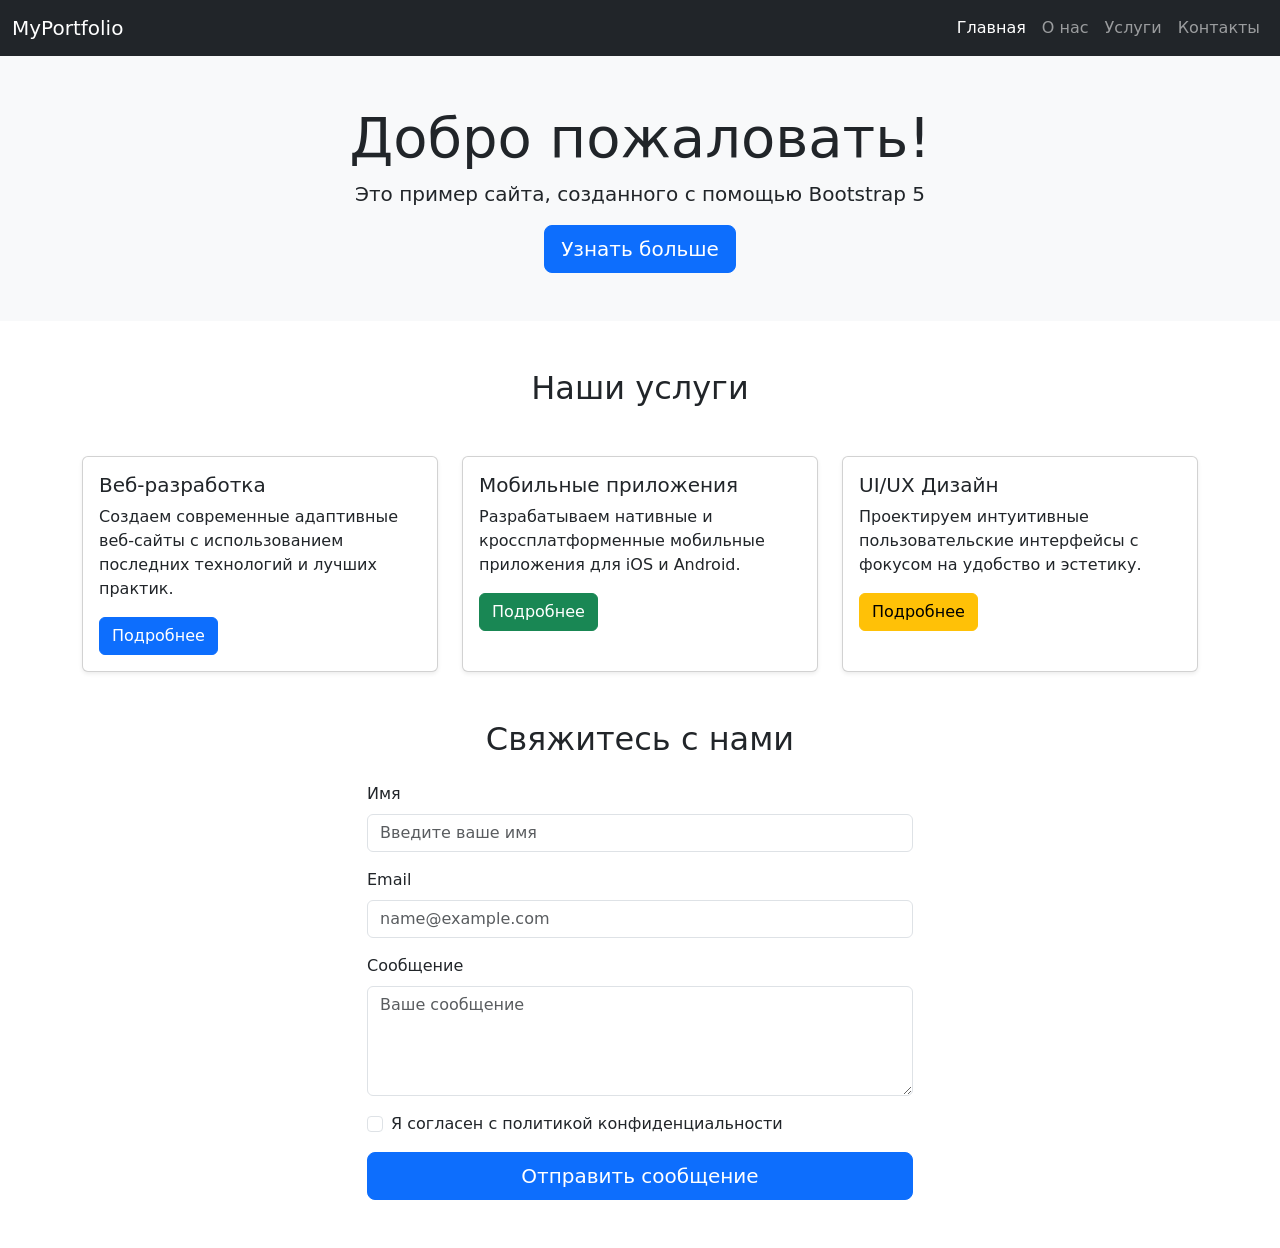
==== index.html @ d63d8cba "Initial commit" ====
<!DOCTYPE html>
<html lang="ru">
<head>
    <meta charset="UTF-8">
    <meta name="viewport" content="width=device-width, initial-scale=1.0">
    <title>Bootstrap Lab - Katarzhin</title>
    <!-- Bootstrap CSS-->
    <link href="https://cdn.jsdelivr.net/npm/bootstrap@5.3.8/dist/css/bootstrap.min.css" 
    rel="stylesheet" 
    integrity="sha384-sRIl4kxILFvY47J16cr9ZwB07vP4J8+LH7qKQnuqkuIAvNWLzeN8tE5YBujZqJLB" 
    crossorigin="anonymous">
    <!--Custom CSS-->
    <link rel="stylesheet" href="custom.css" />
</head>
<body>
    <!--Навигационная панель-->
    <nav class="navbar navbar-expand-lg navbar-dark bg-dark">
    <div class="container-fluid">
        <a class="navbar-brand" href="#">MyPortfolio</a>
        <!--Кнопка для мобильного меню-->
        <button 
        class="navbar-toggler" 
        type="button" 
        data-bs-toggle="collapse" 
        data-bs-target="#navbarNav" 
        aria-controls="navbarNav" 
        aria-expanded="false" 
        aria-label="Toggle navigation"
        >
        <span class="navbar-toggler-icon"></span>
        </button>
        <!--Пункты меню-->
        <div class="collapse navbar-collapse" id="navbarNav">
        <ul class="navbar-nav ms-auto">
            <li class="nav-item">
            <a class="nav-link active" href="#home">Главная</a>
            </li>
            <li class="nav-item">
            <a class="nav-link" href="#about">О нас</a>
            </li>
            <li class="nav-item">
            <a class="nav-link" href="#services">Услуги</a>
            </li>
            <li class="nav-item">
            <a class="nav-link" href="#contact">Контакты</a>
            </li>
        </ul>
        </div>
    </div>
    </nav>
    <!--Hero секция-->
    <div class="container-fluid bg-light py-5" id="home">
    <div class="container text-center">
        <h1 class="display-4">Добро пожаловать!</h1>
        <p class="lead">Это пример сайта, созданного с помощью Bootstrap 5</p>
        <button class="btn btn-primary btn-lg">Узнать больше</button>
    </div>
    </div>
    <!-- Секция с карточками -->
    <div class="container my-5" id="services">
    <h2 class="text-center mb-5">Наши услуги</h2>
    <div class="row g-4">
        <!-- Карточка 1 -->
        <div class="col-12 col-md-6 col-lg-4">
        <div class="card h-100 shadow-sm">
            <div class="card-body">
            <h5 class="card-title">Веб-разработка</h5>
            <p class="card-text">
                Создаем современные адаптивные веб-сайты с использованием последних технологий и лучших практик.
            </p>
            <a href="#" class="btn btn-primary">Подробнее</a>
            </div>
        </div>
        </div>
        <!-- Карточка 2 -->
        <div class="col-12 col-md-6 col-lg-4">
        <div class="card h-100 shadow-sm">
            <div class="card-body">
            <h5 class="card-title">Мобильные приложения</h5>
            <p class="card-text">
                Разрабатываем нативные и кроссплатформенные мобильные приложения для iOS и Android.
            </p>
            <a href="#" class="btn btn-success">Подробнее</a>
            </div>
        </div>
        </div>

        <!-- Карточка 3 -->
        <div class="col-12 col-md-6 col-lg-4">
        <div class="card h-100 shadow-sm">
            <div class="card-body">
            <h5 class="card-title">UI/UX Дизайн</h5>
            <p class="card-text">
                Проектируем интуитивные пользовательские интерфейсы с фокусом на удобство и эстетику.
            </p>
            <a href="#" class="btn btn-warning">Подробнее</a>
            </div>
        </div>
        </div>
    </div>
    </div>

    <!-- Секция с формой -->
    <div class="container my-5" id="contact">
    <div class="row justify-content-center">
        <div class="col-lg-6">
        <h2 class="text-center mb-4">Свяжитесь с нами</h2>
        <form id="contactForm" class="needs-validation" novalidate>
            <!-- Имя -->
            <div class="mb-3">
            <label for="name" class="form-label">Имя</label>
            <input type="text" class="form-control" id="name" placeholder="Введите ваше имя" required />
            <div class="invalid-feedback">Пожалуйста, введите ваше имя</div>
            </div>
            <!-- Email -->
            <div class="mb-3">
            <label for="email" class="form-label">Email</label>
            <input type="email" class="form-control" id="email" placeholder="name@example.com" required />
            <div class="invalid-feedback">Пожалуйста, введите корректный email</div>
            </div>
            <!-- Сообщение -->
            <div class="mb-3">
            <label for="message" class="form-label">Сообщение</label>
            <textarea class="form-control" id="message" rows="4" placeholder="Ваше сообщение" required></textarea>
            <div class="invalid-feedback">Пожалуйста, введите сообщение</div>
            </div>
            <!-- Checkbox -->
            <div class="mb-3 form-check">
            <input type="checkbox" class="form-check-input" id="agree" required />
            <label class="form-check-label" for="agree">Я согласен с политикой конфиденциальности</label>
            <div class="invalid-feedback">Вы должны согласиться с условиями</div>
            </div>
            <!-- Кнопка отправки -->
            <div class="d-grid">
            <button type="submit" class="btn btn-primary btn-lg">Отправить сообщение</button>
            </div>
        </form>
        </div>
    </div>
    </div>

    


    <!-- Bootstrap Bundle with Popper-->
    <script src="https://cdn.jsdelivr.net/npm/bootstrap@5.3.8/dist/js/bootstrap.bundle.min.js" 
    integrity="sha384-FKyoEForCGlyvwx9Hj09JcYn3nv7wiPVlz7YYwJrWVcXK/BmnVDxM+D2scQbITxI"
    crossorigin="anonymous"></script>
    <script>
    // Валидация формы Bootstrap
    (function () {
        "use strict";
        const form = document.getElementById("contactForm");
        form.addEventListener(
        "submit",
        function (event) {
            if (!form.checkValidity()) {
            event.preventDefault();
            event.stopPropagation();
            } else {
            event.preventDefault();
            alert("Форма успешно отправлена!");
            form.reset();
            form.classList.remove("was-validated");
            }
            form.classList.add("was-validated");
        },
        false
        );
    })();
    </script>
</body>
</html>
---- custom.css ----
.card {
    transition: transform 0.3s ease;
}
.card:hover {
    transform: scale(1.05);
}
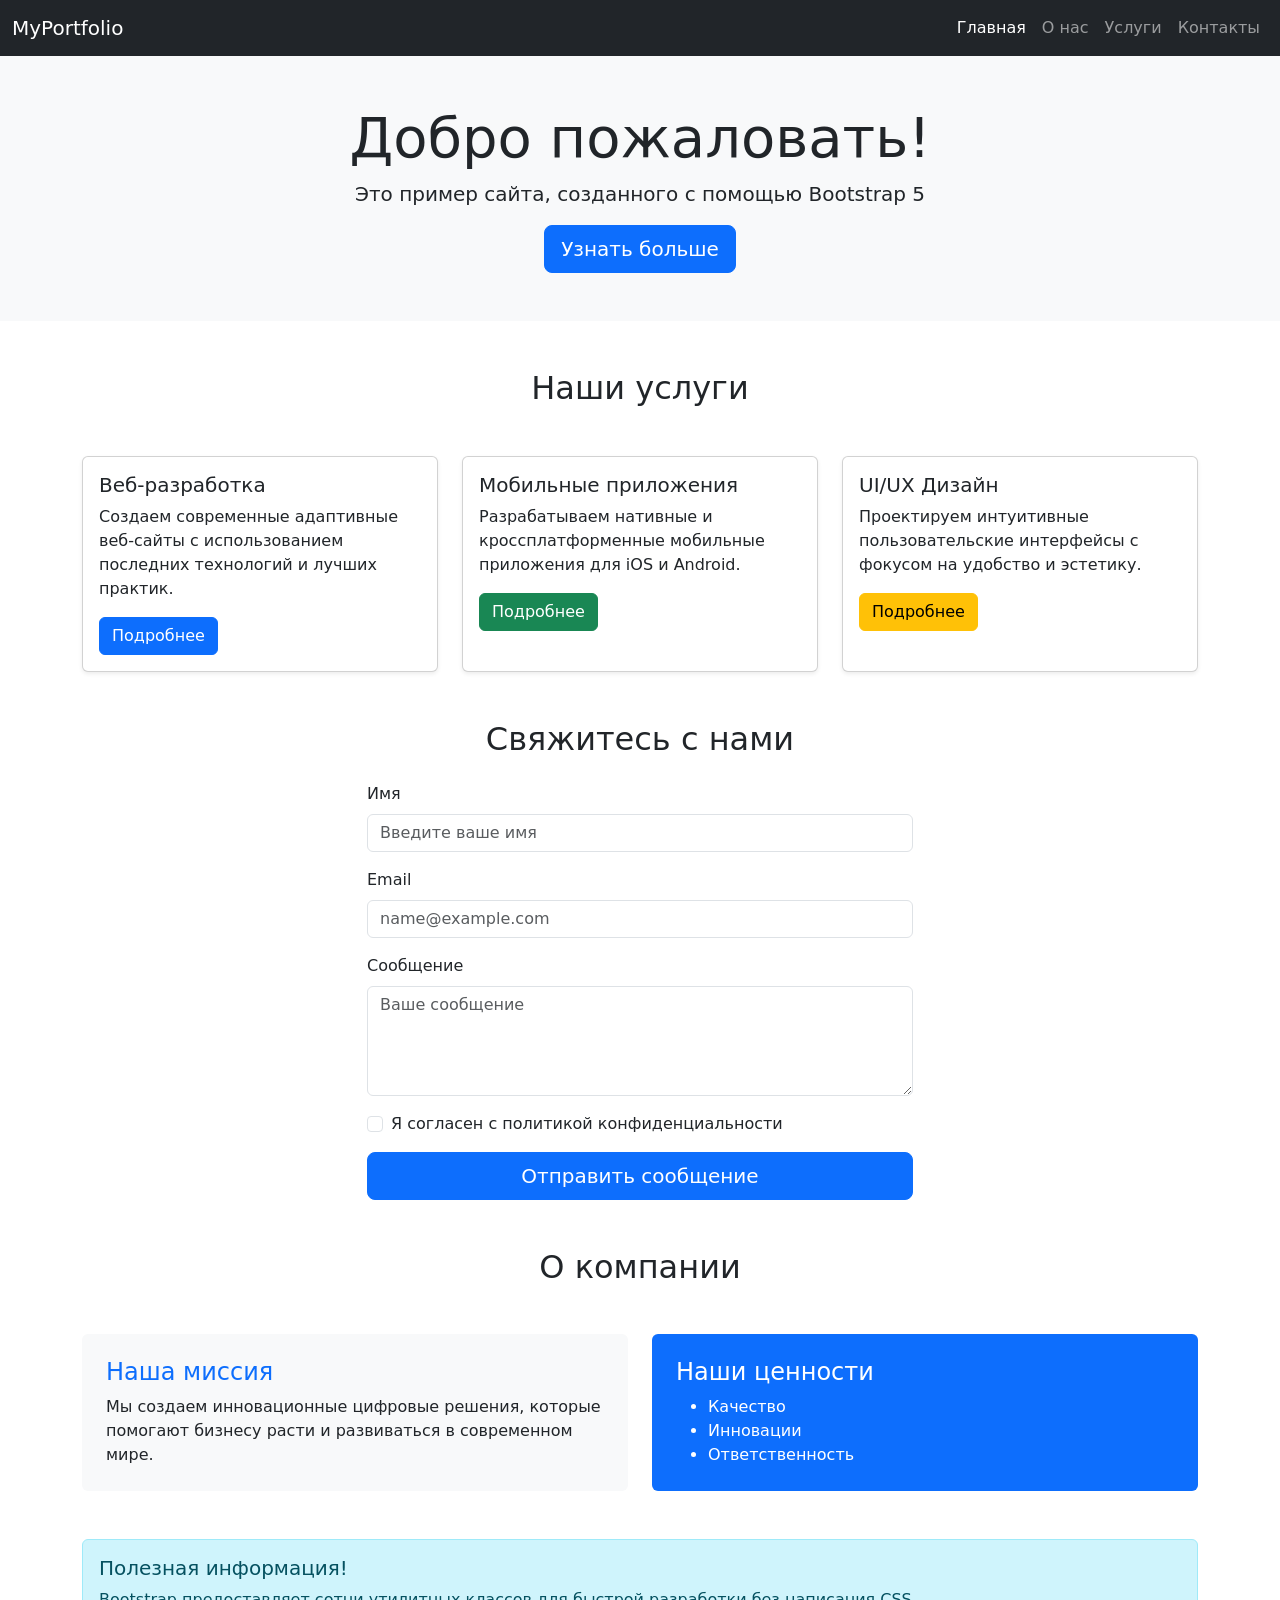
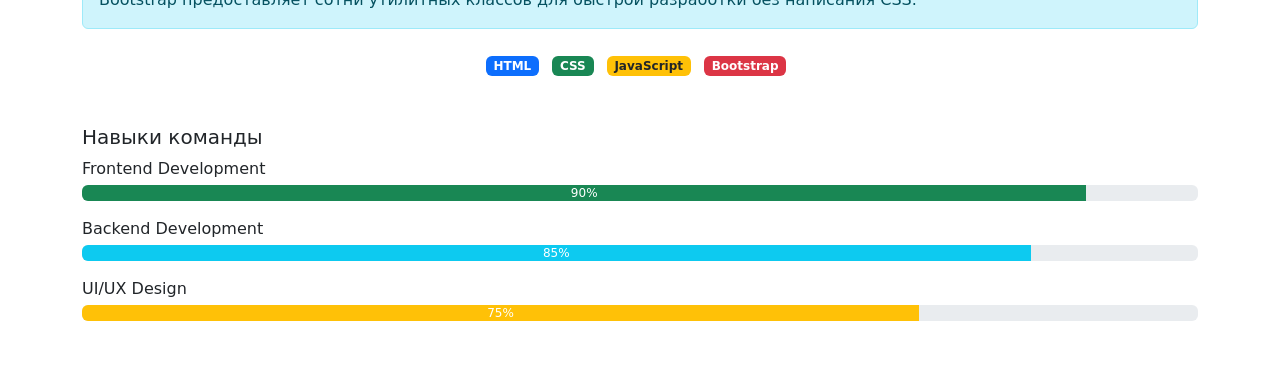
==== commit 281c0a6b: "Step 7: Bootstrap utility classes" ====
--- a/index.html
+++ b/index.html
@@ -138,8 +138,75 @@
         </div>
     </div>
     </div>
-
-    
+    <!-- Секция утилитных классов -->
+    <div class="container my-5" id="about">
+        <h2 class="text-center mb-5">О компании</h2>
+        <!-- Отступы и выравнивание -->
+        <div class="row">
+            <div class="col-md-6 mb-4">
+                <div class="p-4 bg-light rounded">
+                    <h4 class="text-primary">Наша миссия</h4>
+                    <p class="mb-0">
+                        Мы создаем инновационные цифровые решения, которые помогают
+                        бизнесу расти и развиваться в современном мире.
+                    </p>
+                </div>
+            </div>
+            <div class="col-md-6 mb-4">
+                <div class="p-4 bg-primary text-white rounded">
+                    <h4>Наши ценности</h4>
+                    <ul class="mb-0">
+                        <li>Качество</li>
+                        <li>Инновации</li>
+                        <li>Ответственность</li>
+                    </ul>
+                </div>
+            </div>
+        </div>
+        <!-- Примеры утилитных классов -->
+        <div class="alert alert-info mt-4" role="alert">
+            <h5 class="alert-heading">Полезная информация!</h5>
+            <p class="mb-0">
+                Bootstrap предоставляет сотни утилитных классов для быстрой разработки
+                без написания CSS.
+            </p>
+        </div>
+        <!-- Бейджи и кнопки -->
+        <div class="text-center mt-4">
+            <span class="badge bg-primary me-2">HTML</span>
+            <span class="badge bg-success me-2">CSS</span>
+            <span class="badge bg-warning text-dark me-2">JavaScript</span>
+            <span class="badge bg-danger me-2">Bootstrap</span>
+        </div>
+        <!-- Прогресс-бары -->
+        <div class="mt-5">
+            <h5>Навыки команды</h5>
+            <div class="mb-3">
+                <label class="mb-1">Frontend Development</label>
+                <div class="progress">
+                    <div class="progress-bar bg-success" role="progressbar" style="width: 90%" aria-valuenow="90" aria-valuemin="0" aria-valuemax="100">
+                        90%
+                    </div>
+                </div>
+            </div>
+            <div class="mb-3">
+                <label class="mb-1">Backend Development</label>
+                <div class="progress">
+                    <div class="progress-bar bg-info" role="progressbar" style="width: 85%" aria-valuenow="85" aria-valuemin="0" aria-valuemax="100">
+                        85%
+                    </div>
+                </div>
+            </div>
+            <div class="mb-3">
+                <label class="mb-1">UI/UX Design</label>
+                <div class="progress">
+                    <div class="progress-bar bg-warning" role="progressbar" style="width: 75%" aria-valuenow="75" aria-valuemin="0" aria-valuemax="100">
+                        75%
+                    </div>
+                </div>
+            </div>
+        </div>
+    </div>
 
 
     <!-- Bootstrap Bundle with Popper-->
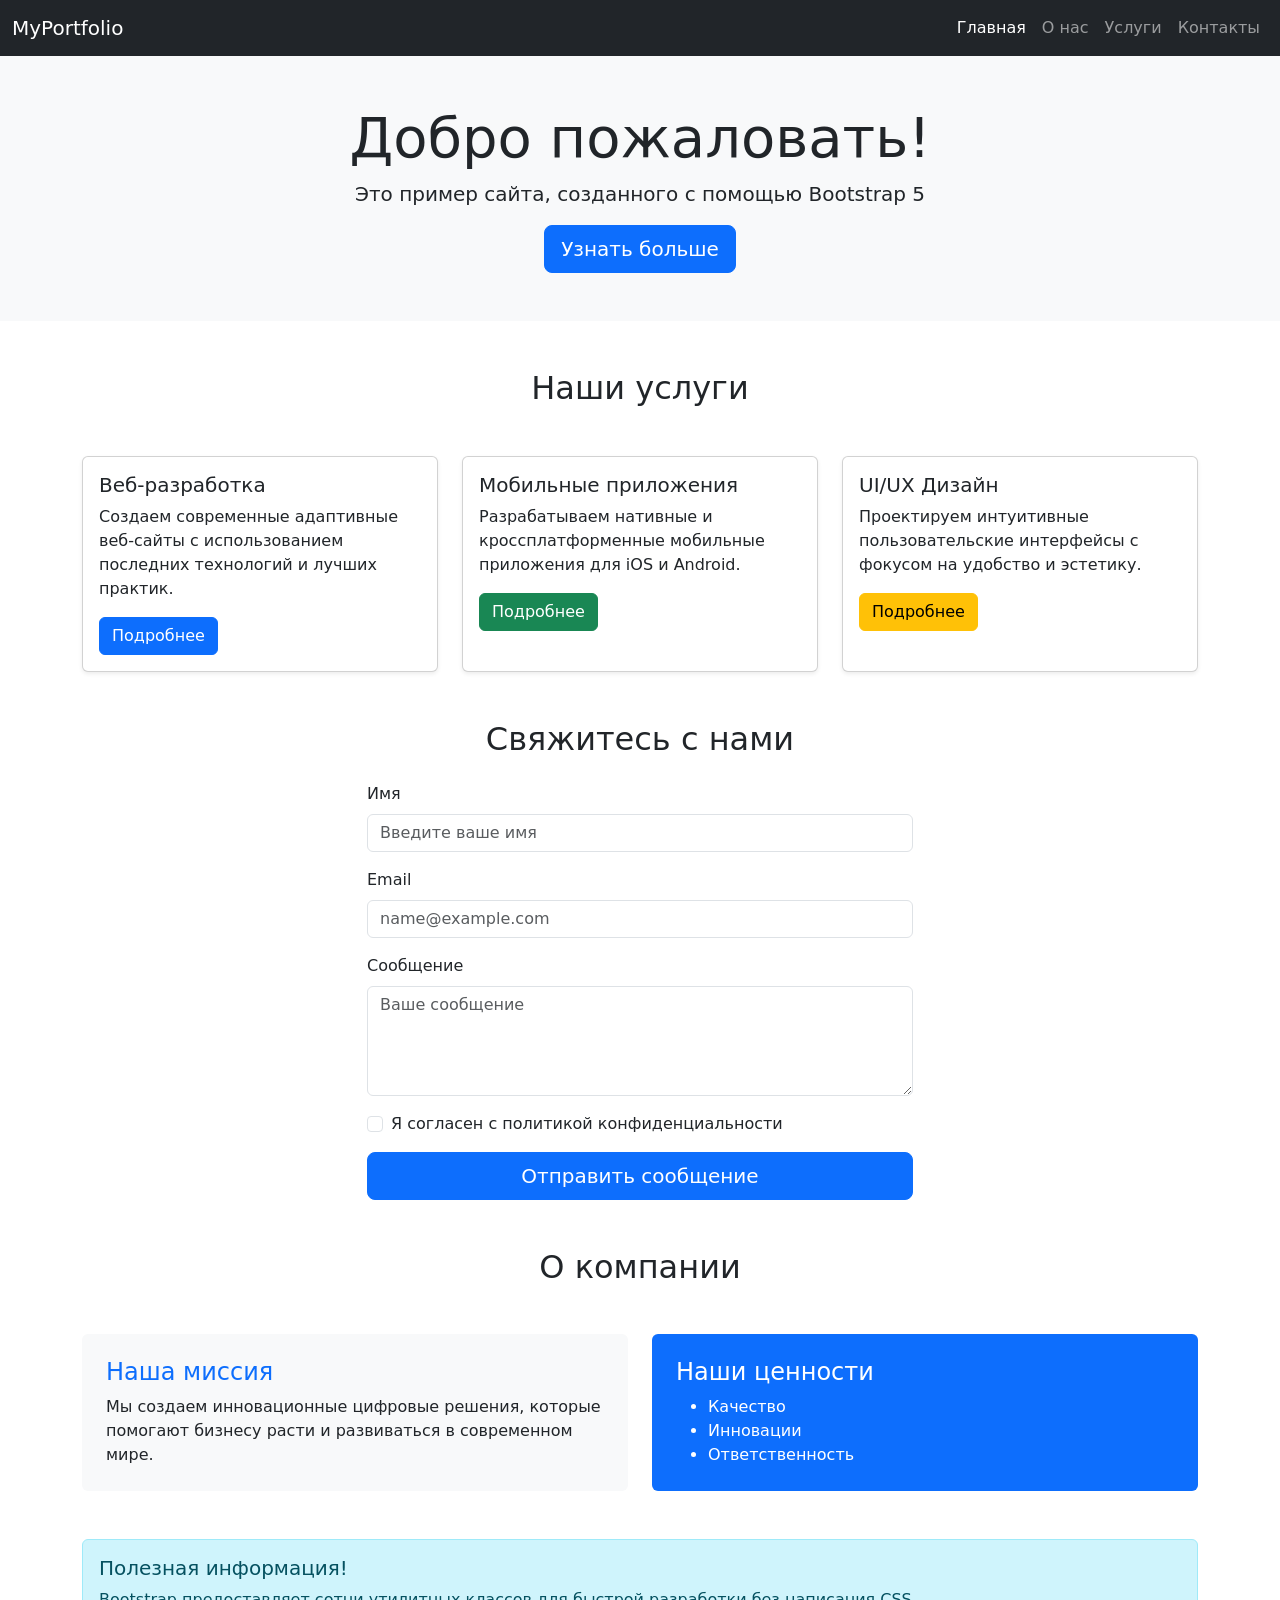
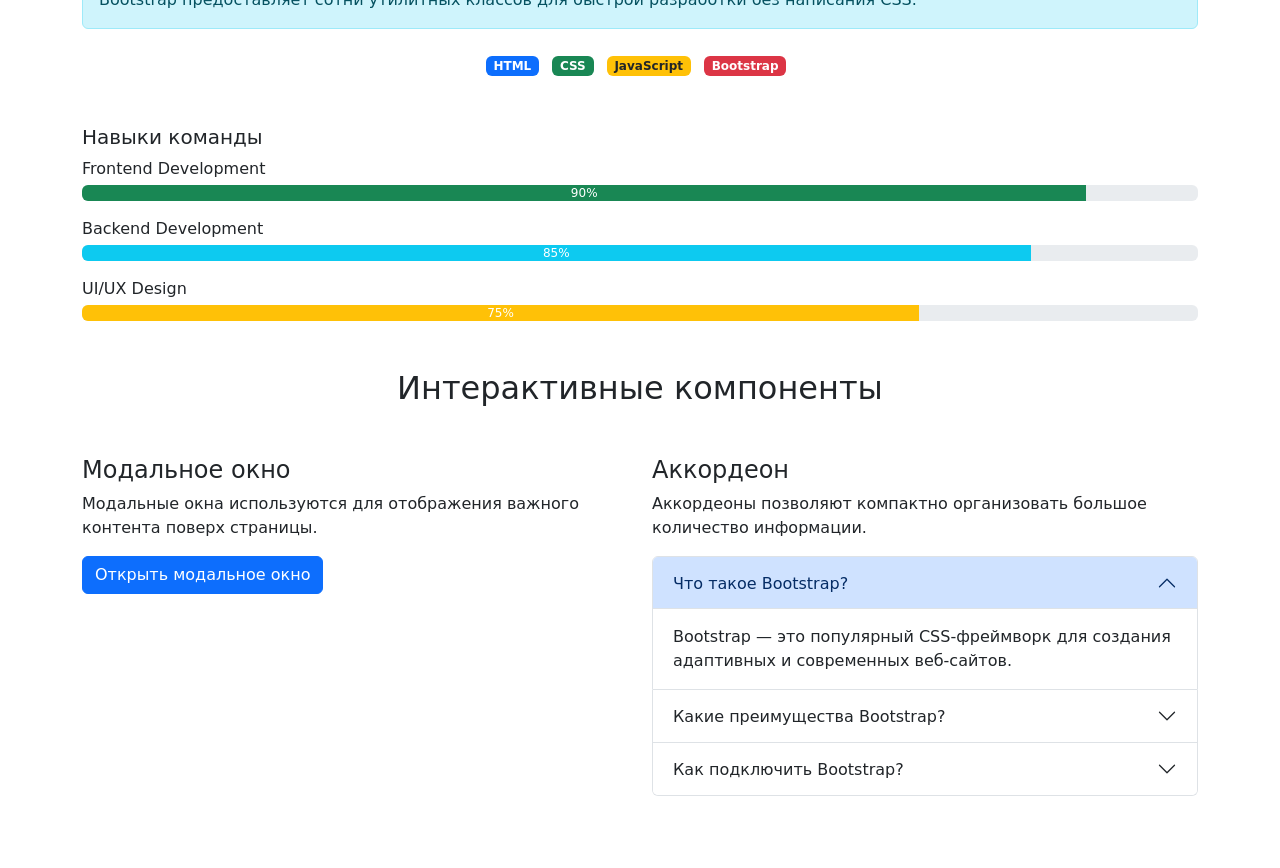
==== commit 84da8d3c: "Step 8: Bootstrap modal and accordion" ====
--- a/index.html
+++ b/index.html
@@ -208,6 +208,90 @@
         </div>
     </div>
 
+    <!-- Секция с модальным окном и аккордеоном -->
+    <div class="container my-5">
+        <h2 class="text-center mb-5">Интерактивные компоненты</h2>
+        <div class="row">
+            <!-- Модальное окно -->
+            <div class="col-md-6 mb-4">
+                <h4>Модальное окно</h4>
+                <p>
+                    Модальные окна используются для отображения важного контента поверх
+                    страницы.
+                </p>
+                <!-- Кнопка открытия модального окна -->
+                <button type="button" class="btn btn-primary" data-bs-toggle="modal" data-bs-target="#exampleModal">
+                    Открыть модальное окно
+                </button>
+                <!-- Само модальное окно -->
+                <div class="modal fade" id="exampleModal" tabindex="-1" aria-labelledby="exampleModalLabel" aria-hidden="true">
+                    <div class="modal-dialog modal-dialog-centered">
+                        <div class="modal-content">
+                            <div class="modal-header">
+                                <h5 class="modal-title" id="exampleModalLabel">Добро пожаловать!</h5>
+                                <button type="button" class="btn-close" data-bs-dismiss="modal" aria-label="Close"></button>
+                            </div>
+                            <div class="modal-body">
+                                Это пример модального окна Bootstrap. Здесь может быть любой контент: текст, формы, изображения.
+                            </div>
+                            <div class="modal-footer">
+                                <button type="button" class="btn btn-secondary" data-bs-dismiss="modal">Закрыть</button>
+                                <button type="button" class="btn btn-primary">Сохранить изменения</button>
+                            </div>
+                        </div>
+                    </div>
+                </div>
+            </div>
+            <!-- Аккордеон -->
+            <div class="col-md-6 mb-4">
+                <h4>Аккордеон</h4>
+                <p>
+                    Аккордеоны позволяют компактно организовать большое количество информации.
+                </p>
+                <div class="accordion" id="accordionExample">
+                    <div class="accordion-item">
+                        <!-- Элемент 1 -->
+                        <h2 class="accordion-header" id="headingOne">
+                            <button class="accordion-button" type="button" data-bs-toggle="collapse" data-bs-target="#collapseOne" aria-expanded="true" aria-controls="collapseOne">
+                                Что такое Bootstrap?
+                            </button>
+                        </h2>
+                        <div id="collapseOne" class="accordion-collapse collapse show" aria-labelledby="headingOne" data-bs-parent="#accordionExample">
+                            <div class="accordion-body">
+                                Bootstrap — это популярный CSS-фреймворк для создания адаптивных и современных веб-сайтов.
+                            </div>
+                        </div>
+                    </div>
+                    <!-- Элемент 2 -->
+                    <div class="accordion-item">
+                        <h2 class="accordion-header" id="headingTwo">
+                            <button class="accordion-button collapsed" type="button" data-bs-toggle="collapse" data-bs-target="#collapseTwo" aria-expanded="false" aria-controls="collapseTwo">
+                                Какие преимущества Bootstrap?
+                            </button>
+                        </h2>
+                        <div id="collapseTwo" class="accordion-collapse collapse" aria-labelledby="headingTwo" data-bs-parent="#accordionExample">
+                            <div class="accordion-body">
+                                Быстрая разработка, готовые компоненты, адаптивность, кроссбраузерность и большое сообщество разработчиков.
+                            </div>
+                        </div>
+                    </div>
+                    <!-- Элемент 3 -->
+                    <div class="accordion-item">
+                        <h2 class="accordion-header" id="headingThree">
+                            <button class="accordion-button collapsed" type="button" data-bs-toggle="collapse" data-bs-target="#collapseThree" aria-expanded="false" aria-controls="collapseThree">
+                                Как подключить Bootstrap?
+                            </button>
+                        </h2>
+                        <div id="collapseThree" class="accordion-collapse collapse" aria-labelledby="headingThree" data-bs-parent="#accordionExample">
+                            <div class="accordion-body">
+                                Bootstrap можно подключить через CDN (быстро) или установить локально через npm (для продакшн-проектов).
+                            </div>
+                        </div>
+                    </div>
+                </div>
+            </div>
+        </div>
+    </div>
 
     <!-- Bootstrap Bundle with Popper-->
     <script src="https://cdn.jsdelivr.net/npm/bootstrap@5.3.8/dist/js/bootstrap.bundle.min.js" 
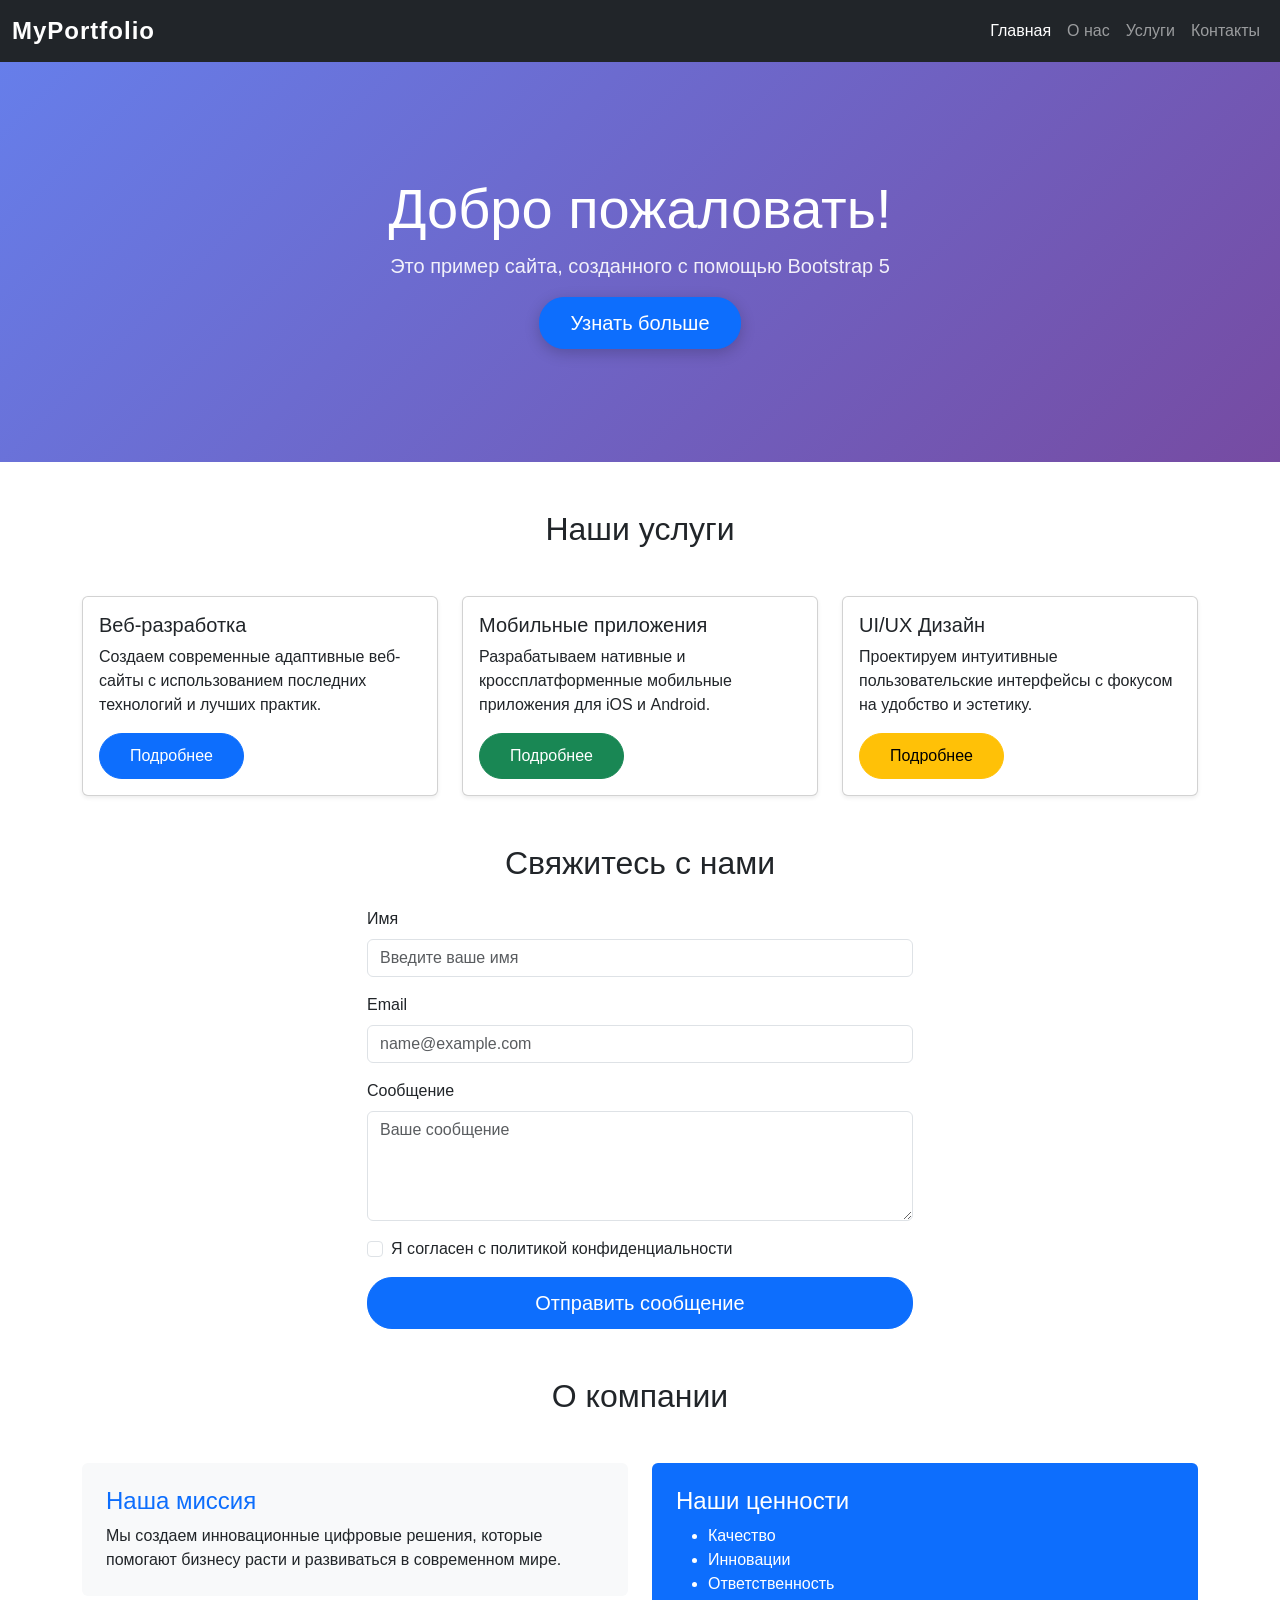
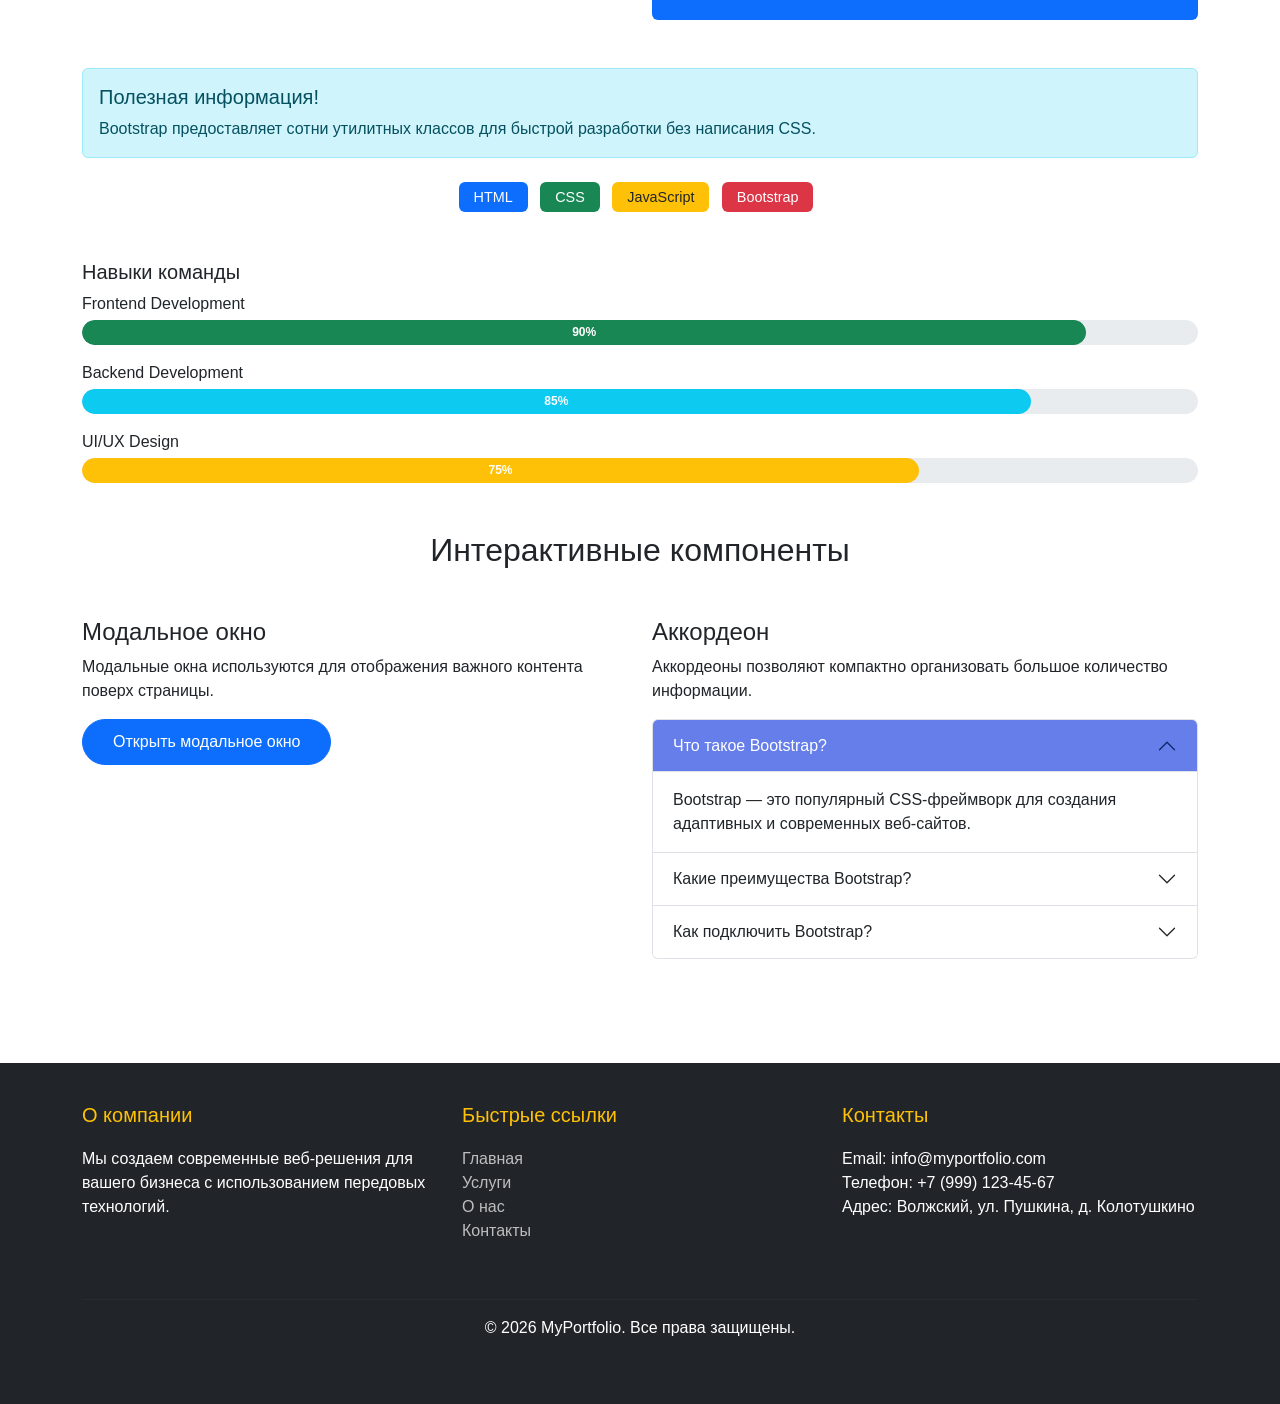
==== commit adb1d117: "Step 9: custom CSS styles for Bootstrap" ====
--- a/index.html
+++ b/index.html
@@ -293,6 +293,43 @@
         </div>
     </div>
 
+    <!-- Футер -->
+    <footer>
+        <div class="container">
+            <div class="row">
+                <div class="col-md-4 mb-4">
+                    <h5>О компании</h5>
+                    <p>
+                        Мы создаем современные веб-решения для вашего бизнеса с
+                        использованием передовых технологий.
+                    </p>
+                </div>
+                <div class="col-md-4 mb-4">
+                    <h5>Быстрые ссылки</h5>
+                    <ul class="list-unstyled">
+                        <li><a href="#home">Главная</a></li>
+                        <li><a href="#services">Услуги</a></li>
+                        <li><a href="#about">О нас</a></li>
+                        <li><a href="#contact">Контакты</a></li>
+                    </ul>
+                </div>
+                <div class="col-md-4 mb-4">
+                    <h5>Контакты</h5>
+                    <ul class="list-unstyled">
+                        <li>Email: info@myportfolio.com</li>
+                        <li>Телефон: +7 (999) 123-45-67</li>
+                        <li>Адрес: Волжский, ул. Пушкина, д. Колотушкино</li>
+                    </ul>
+                </div>
+            </div>
+            <hr style="border-color: rgba(255, 255, 255, 0.1)" />
+            <div class="text-center mt-3">
+                <p class="mb-0">&copy; 2026 MyPortfolio. Все права защищены.</p>
+                <p class="mb-0 text-muted">Создано с помощью Bootstrap 5</p>
+            </div>
+        </div>
+    </footer>
+
     <!-- Bootstrap Bundle with Popper-->
     <script src="https://cdn.jsdelivr.net/npm/bootstrap@5.3.8/dist/js/bootstrap.bundle.min.js" 
     integrity="sha384-FKyoEForCGlyvwx9Hj09JcYn3nv7wiPVlz7YYwJrWVcXK/BmnVDxM+D2scQbITxI"
--- a/custom.css
+++ b/custom.css
@@ -3,4 +3,146 @@
 }
 .card:hover {
     transform: scale(1.05);
+}
+/* Общие стили */
+body {
+    font-family: "Segoe UI", Tahoma, Geneva, Verdana, sans-serif;
+}
+
+/* Кастомные цвета для навбара */
+.navbar-brand {
+    font-weight: bold;
+    font-size: 1.5rem;
+    letter-spacing: 1px;
+}
+
+.navbar-dark .navbar-nav .nav-link:hover {
+    color: #ffc107 !important;
+    transition: color 0.3s ease;
+}
+
+/* Улучшение Hero-секции */
+#home {
+    background: linear-gradient(135deg, #667eea 0%, #764ba2 100%);
+    color: white;
+    min-height: 400px;
+    display: flex;
+    align-items: center;
+}
+
+#home h1 {
+    color: white;
+}
+
+#home .lead {
+    color: rgba(255, 255, 255, 0.9);
+}
+
+#home .btn {
+    box-shadow: 0 4px 15px rgba(0, 0, 0, 0.2);
+    transition: transform 0.3s ease;
+}
+
+#home .btn:hover {
+    transform: translateY(-3px);
+    box-shadow: 0 6px 20px rgba(0, 0, 0, 0.3);
+}
+
+/* Анимация для карточек */
+.card {
+    transition: transform 0.3s ease, box-shadow 0.3s ease;
+}
+
+.card:hover {
+    transform: translateY(-10px);
+    box-shadow: 0 10px 30px rgba(0, 0, 0, 0.15) !important;
+}
+
+/* Стилизация кнопок */
+.btn {
+    border-radius: 25px;
+    padding: 10px 30px;
+    font-weight: 500;
+    transition: all 0.3s ease;
+}
+
+/* Улучшение формы */
+.form-control:focus {
+    border-color: #667eea;
+    box-shadow: 0 0 0 0.2rem rgba(102, 126, 234, 0.25);
+}
+
+/* Анимация для бейджей */
+.badge {
+    padding: 8px 15px;
+    font-size: 0.9rem;
+    font-weight: 500;
+    transition: transform 0.2s ease;
+}
+
+.badge:hover {
+    transform: scale(1.1);
+    cursor: pointer;
+}
+
+/* Стилизация прогресс-баров */
+.progress {
+    height: 25px;
+    border-radius: 15px;
+    background-color: #e9ecef;
+}
+
+.progress-bar {
+    border-radius: 15px;
+    font-weight: bold;
+    line-height: 25px;
+}
+
+/* Улучшение аккордеона */
+.accordion-button:not(.collapsed) {
+    background-color: #667eea;
+    color: white;
+}
+
+.accordion-button:focus {
+    box-shadow: none;
+    border-color: #667eea;
+}
+
+/* Футер */
+footer {
+    background-color: #212529;
+    color: white;
+    padding: 40px 0;
+    margin-top: 80px;
+}
+
+footer h5 {
+    color: #ffc107;
+    margin-bottom: 20px;
+}
+
+footer a {
+    color: rgba(255, 255, 255, 0.7);
+    text-decoration: none;
+    transition: color 0.3s ease;
+}
+
+footer a:hover {
+    color: #ffc107;
+}
+
+/* Адаптивность */
+@media (max-width: 768px) {
+    #home {
+        min-height: 300px;
+    }
+
+    #home h1 {
+        font-size: 2rem;
+    }
+
+    .card {
+        margin-bottom: 20px;
+    }
 }
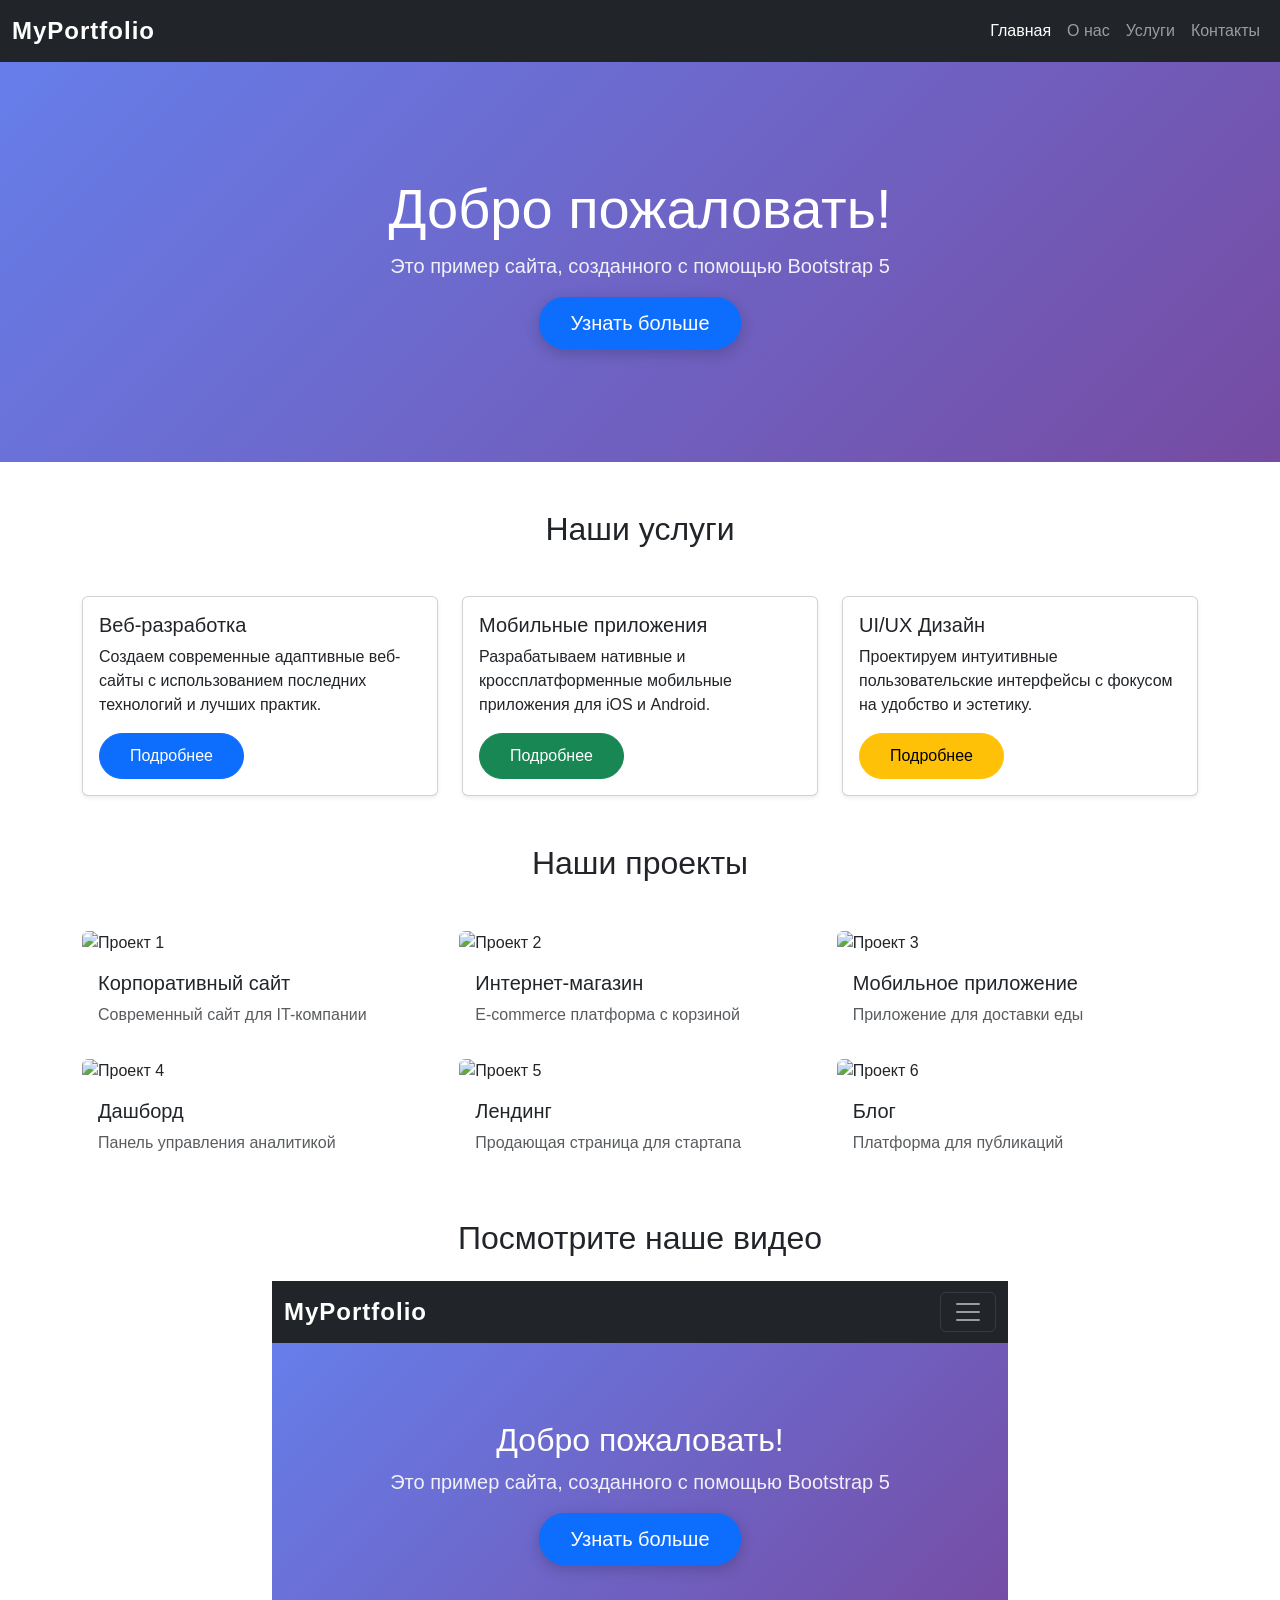
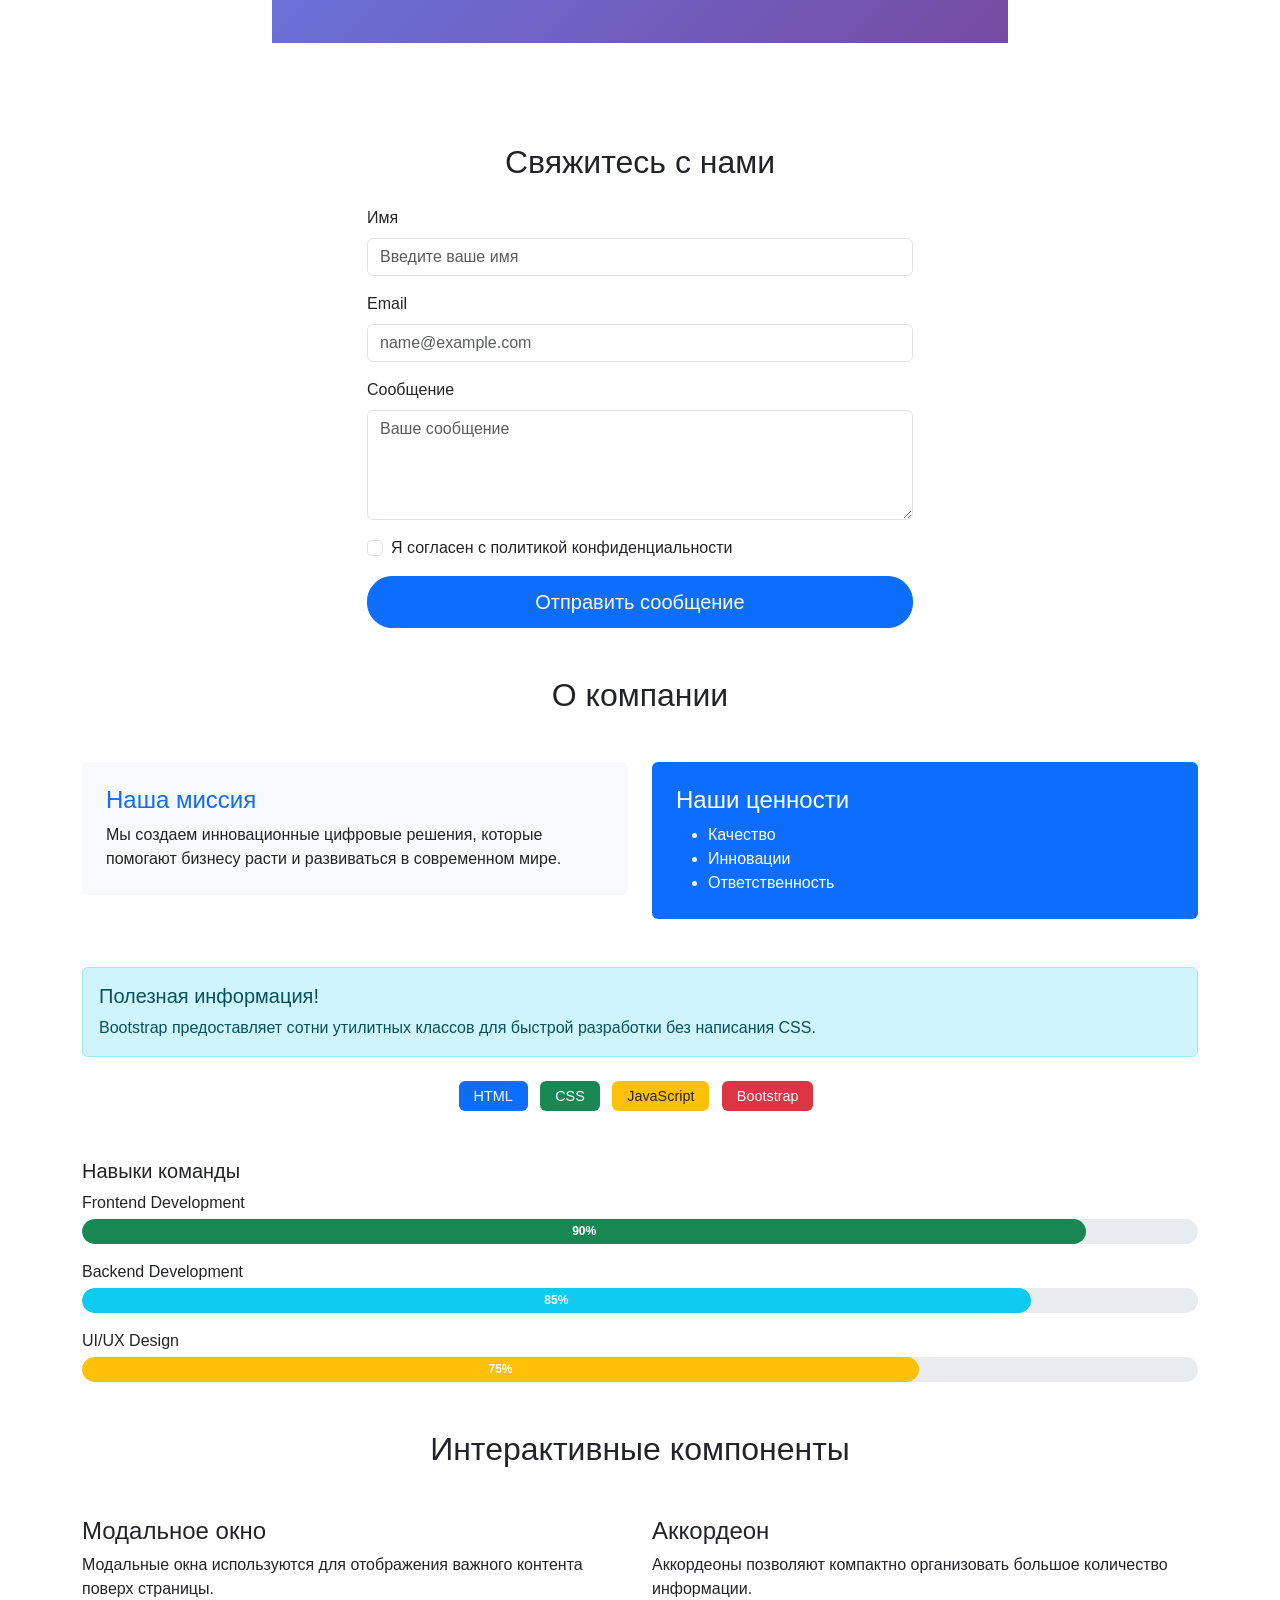
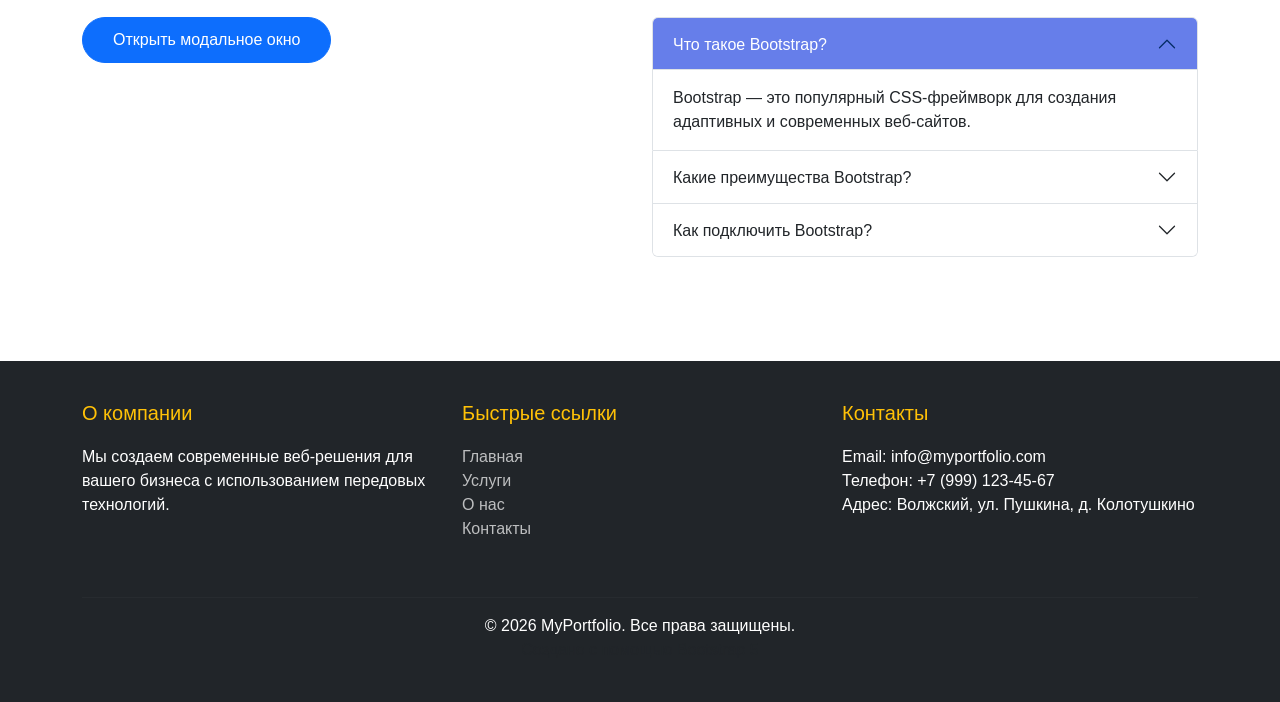
==== commit 623b125e: "Step 10: responsive images and embedded media" ====
--- a/index.html
+++ b/index.html
@@ -100,6 +100,119 @@
     </div>
     </div>
 
+    <!-- Секция с галереей изображений -->
+    <div class="container my-5">
+        <h2 class="text-center mb-5">Наши проекты</h2>
+        <div class="row g-3">
+            <div class="col-12 col-sm-6 col-lg-4">
+                <div class="card border-0">
+                    <img
+                        src="https://placeholder.apptor.studio/200/200/product1.png"
+                        class="card-img-top img-fluid rounded"
+                        alt="Проект 1"
+                    />
+                    <div class="card-body">
+                        <h5 class="card-title">Корпоративный сайт</h5>
+                        <p class="card-text text-muted">
+                            Современный сайт для IT-компании
+                        </p>
+                    </div>
+                </div>
+            </div>
+            <div class="col-12 col-sm-6 col-lg-4">
+                <div class="card border-0">
+                    <img
+                        src="https://placeholder.apptor.studio/200/200/product2.png"
+                        class="card-img-top img-fluid rounded"
+                        alt="Проект 2"
+                    />
+                    <div class="card-body">
+                        <h5 class="card-title">Интернет-магазин</h5>
+                        <p class="card-text text-muted">
+                            E-commerce платформа с корзиной
+                        </p>
+                    </div>
+                </div>
+            </div>
+            <div class="col-12 col-sm-6 col-lg-4">
+                <div class="card border-0">
+                    <img
+                        src="https://placeholder.apptor.studio/200/200/product3.png"
+                        class="card-img-top img-fluid rounded"
+                        alt="Проект 3"
+                    />
+                    <div class="card-body">
+                        <h5 class="card-title">Мобильное приложение</h5>
+                        <p class="card-text text-muted">
+                            Приложение для доставки еды
+                        </p>
+                    </div>
+                </div>
+            </div>
+            <div class="col-12 col-sm-6 col-lg-4">
+                <div class="card border-0">
+                    <img
+                        src="https://placeholder.apptor.studio/200/200/product4.png"
+                        class="card-img-top img-fluid rounded"
+                        alt="Проект 4"
+                    />
+                    <div class="card-body">
+                        <h5 class="card-title">Дашборд</h5>
+                        <p class="card-text text-muted">
+                            Панель управления аналитикой
+                        </p>
+                    </div>
+                </div>
+            </div>
+            <div class="col-12 col-sm-6 col-lg-4">
+                <div class="card border-0">
+                    <img
+                        src="https://placeholder.apptor.studio/200/200/product5.png"
+                        class="card-img-top img-fluid rounded"
+                        alt="Проект 5"
+                    />
+                    <div class="card-body">
+                        <h5 class="card-title">Лендинг</h5>
+                        <p class="card-text text-muted">
+                            Продающая страница для стартапа
+                        </p>
+                    </div>
+                </div>
+            </div>
+            <div class="col-12 col-sm-6 col-lg-4">
+                <div class="card border-0">
+                    <img
+                        src="https://placeholder.apptor.studio/200/200/product6.png"
+                        class="card-img-top img-fluid rounded"
+                        alt="Проект 6"
+                    />
+                    <div class="card-body">
+                        <h5 class="card-title">Блог</h5>
+                        <p class="card-text text-muted">
+                            Платформа для публикаций
+                        </p>
+                    </div>
+                </div>
+            </div>
+        </div>
+    </div>
+
+    <!-- Секция с встроенным видео -->
+    <div class="container my-5">
+        <h2 class="text-center mb-4">Посмотрите наше видео</h2>
+        <div class="row justify-content-center">
+            <div class="col-lg-8">
+                <div class="ratio ratio-16x9">
+                    <iframe
+                        src="#"
+                        title="Видео презентация"
+                        allowfullscreen
+                    ></iframe>
+                </div>
+            </div>
+        </div>
+    </div>
+
     <!-- Секция с формой -->
     <div class="container my-5" id="contact">
     <div class="row justify-content-center">
